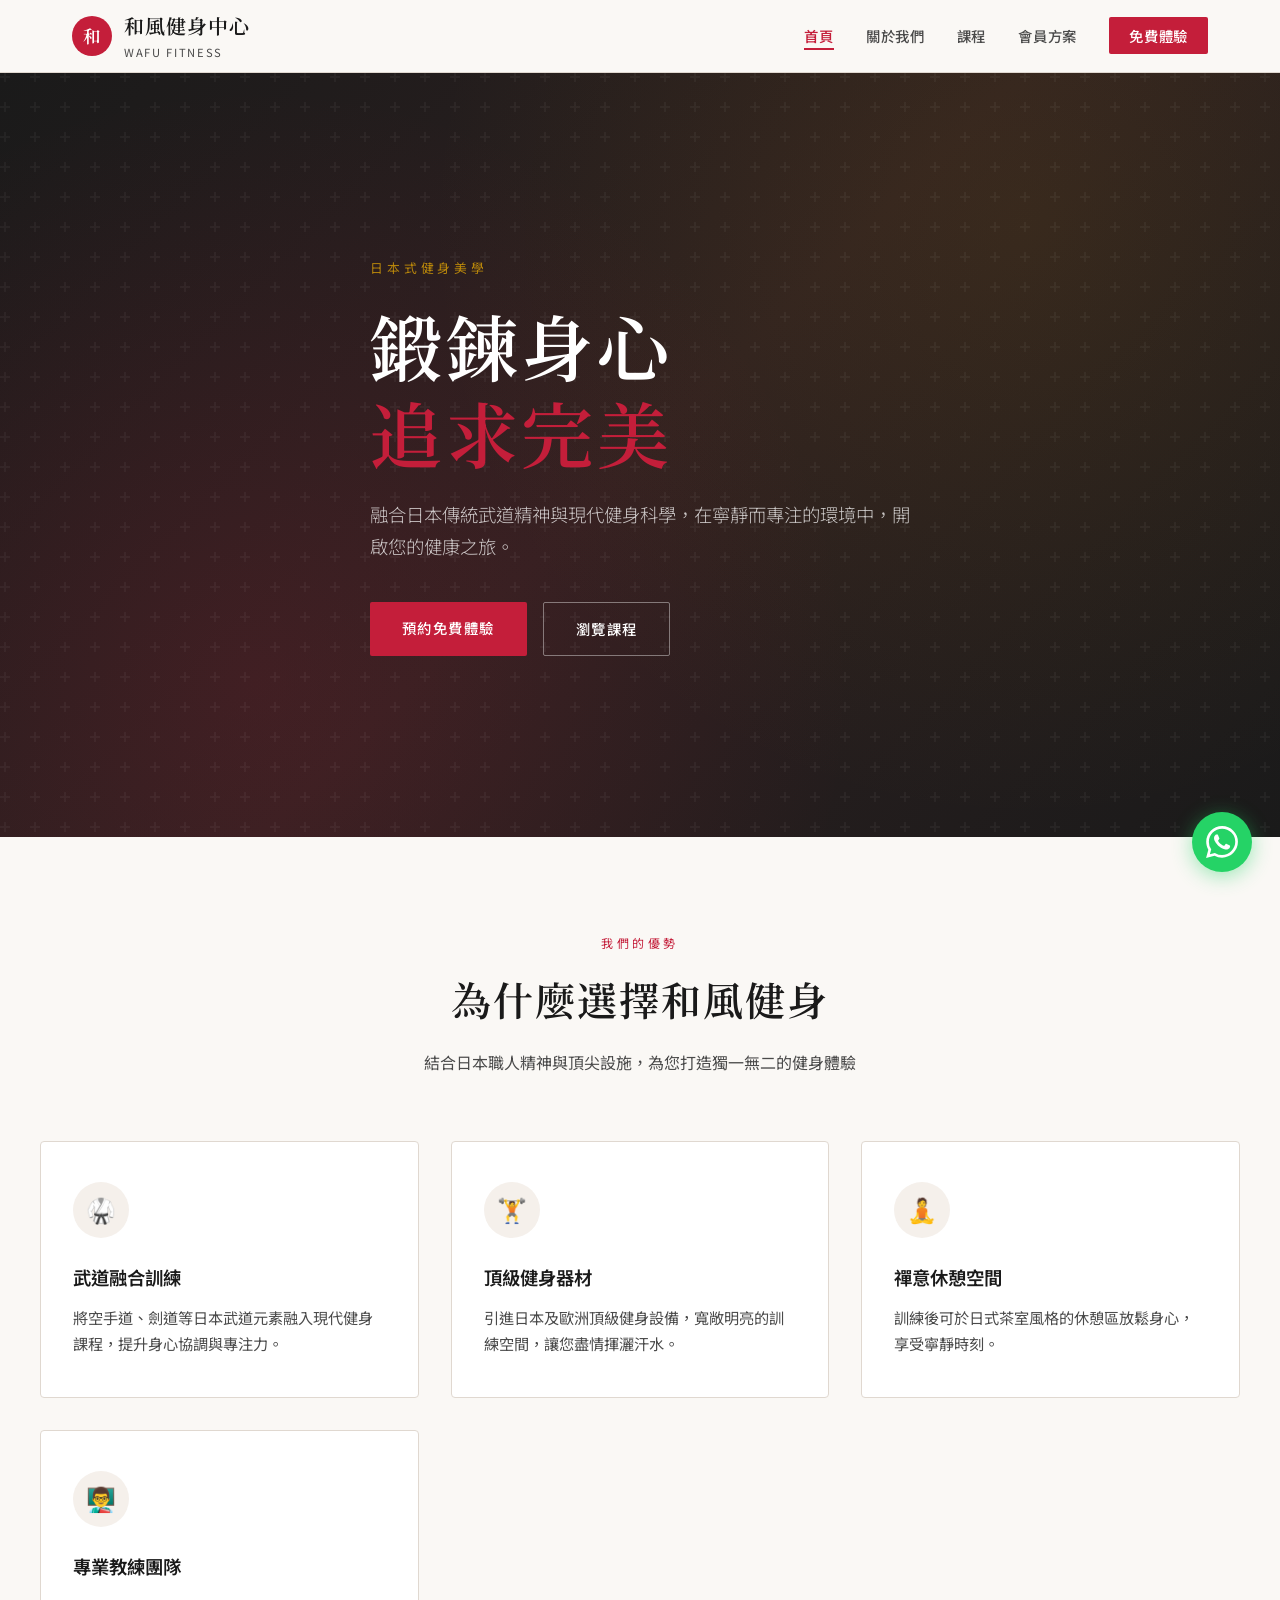
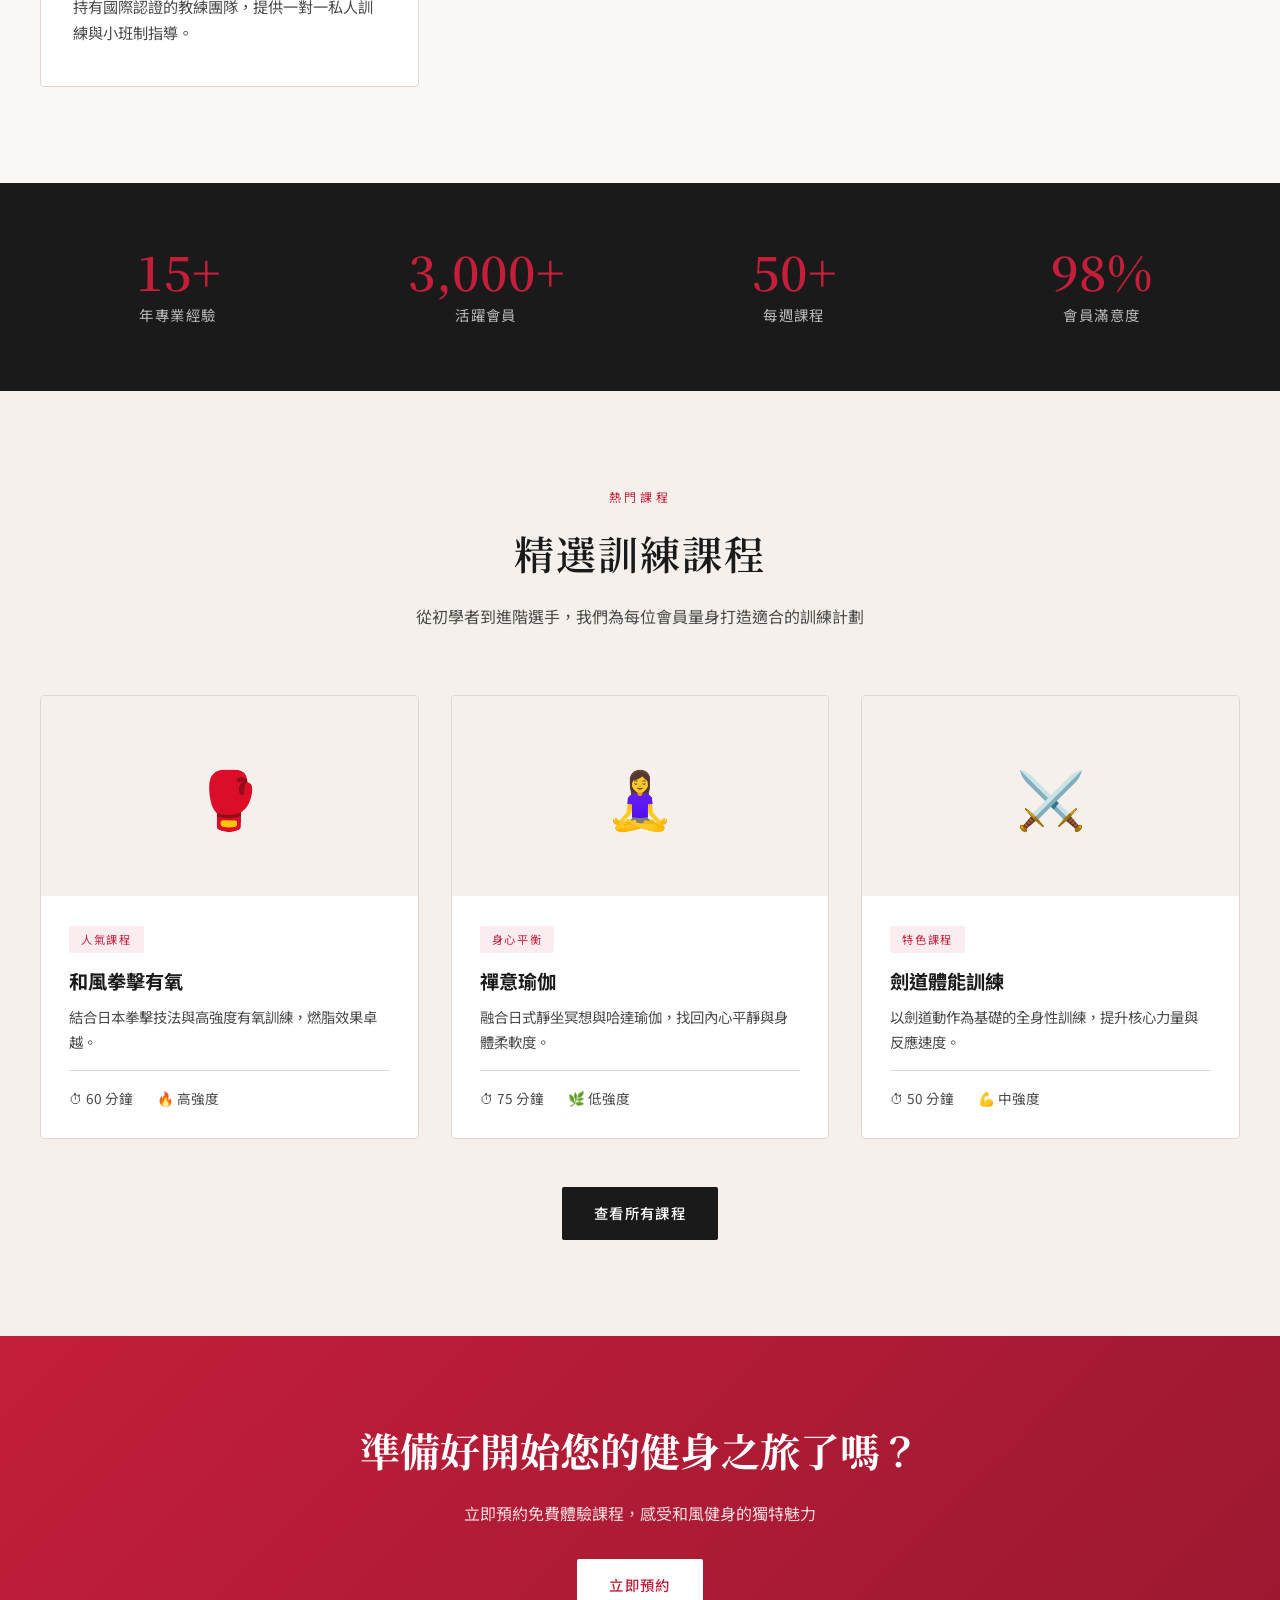
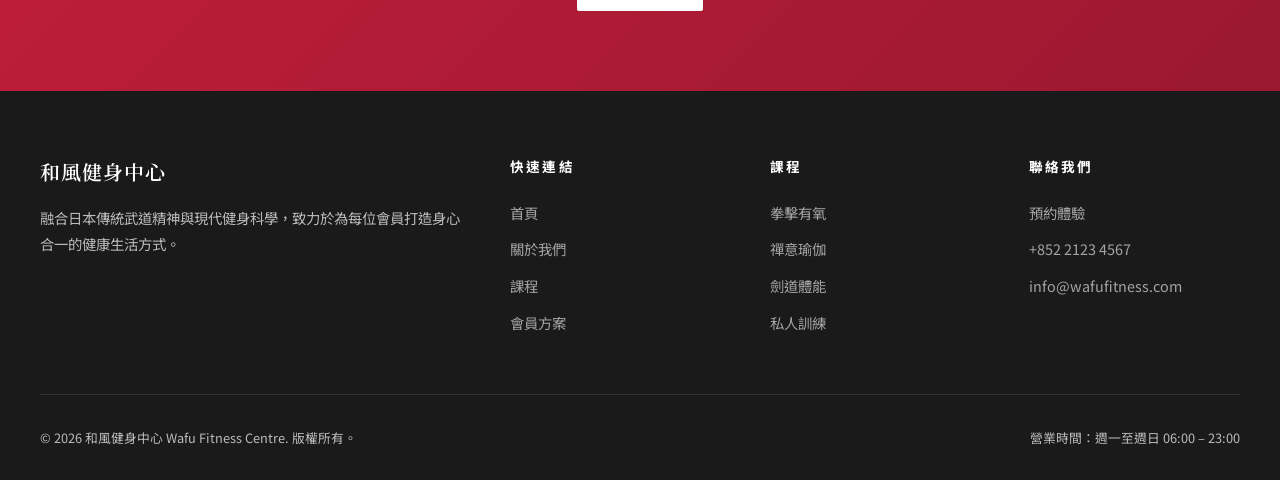
==== index.html @ 662dbab8 "Add files via upload" ====
<!DOCTYPE html>
<html lang="zh-Hant">
<head>
  <meta charset="UTF-8">
  <meta name="viewport" content="width=device-width, initial-scale=1.0">
  <title>和風健身中心 | 首頁</title>
  <link rel="stylesheet" href="styles.css">
</head>
<body>
  <header id="header">
    <nav>
      <a href="index.html" class="logo">
        <div class="logo-icon">和</div>
        <div>
          <span class="logo-text">和風健身中心</span>
          <span class="logo-sub">WAFU FITNESS</span>
        </div>
      </a>
      <ul class="nav-links" id="navLinks">
        <li><a href="index.html" class="active">首頁</a></li>
        <li><a href="about.html">關於我們</a></li>
        <li><a href="classes.html">課程</a></li>
        <li><a href="membership.html">會員方案</a></li>
        <li><a href="contact.html" class="nav-cta">免費體驗</a></li>
      </ul>
      <button class="menu-toggle" id="menuToggle" aria-label="開啟選單">
        <span></span>
        <span></span>
        <span></span>
      </button>
    </nav>
  </header>

  <main>
    <section class="hero">
      <div class="hero-pattern"></div>
      <div class="hero-content">
        <span class="hero-tag">日本式健身美學</span>
        <h1>鍛鍊身心<br><span>追求完美</span></h1>
        <p class="hero-desc">融合日本傳統武道精神與現代健身科學，在寧靜而專注的環境中，開啟您的健康之旅。</p>
        <div class="hero-buttons">
          <a href="contact.html" class="btn btn-primary">預約免費體驗</a>
          <a href="classes.html" class="btn btn-outline">瀏覽課程</a>
        </div>
      </div>
    </section>

    <section class="section">
      <div class="section-inner">
        <div class="section-header">
          <span class="section-tag">我們的優勢</span>
          <h2>為什麼選擇和風健身</h2>
          <p>結合日本職人精神與頂尖設施，為您打造獨一無二的健身體驗</p>
        </div>
        <div class="features-grid">
          <div class="feature-card">
            <div class="feature-icon">🥋</div>
            <h3>武道融合訓練</h3>
            <p>將空手道、劍道等日本武道元素融入現代健身課程，提升身心協調與專注力。</p>
          </div>
          <div class="feature-card">
            <div class="feature-icon">🏋️</div>
            <h3>頂級健身器材</h3>
            <p>引進日本及歐洲頂級健身設備，寬敞明亮的訓練空間，讓您盡情揮灑汗水。</p>
          </div>
          <div class="feature-card">
            <div class="feature-icon">🧘</div>
            <h3>禪意休憩空間</h3>
            <p>訓練後可於日式茶室風格的休憩區放鬆身心，享受寧靜時刻。</p>
          </div>
          <div class="feature-card">
            <div class="feature-icon">👨‍🏫</div>
            <h3>專業教練團隊</h3>
            <p>持有國際認證的教練團隊，提供一對一私人訓練與小班制指導。</p>
          </div>
        </div>
      </div>
    </section>

    <section class="stats">
      <div class="stats-grid">
        <div>
          <div class="stat-number">15+</div>
          <div class="stat-label">年專業經驗</div>
        </div>
        <div>
          <div class="stat-number">3,000+</div>
          <div class="stat-label">活躍會員</div>
        </div>
        <div>
          <div class="stat-number">50+</div>
          <div class="stat-label">每週課程</div>
        </div>
        <div>
          <div class="stat-number">98%</div>
          <div class="stat-label">會員滿意度</div>
        </div>
      </div>
    </section>

    <section class="section" style="background: var(--paper-warm);">
      <div class="section-inner">
        <div class="section-header">
          <span class="section-tag">熱門課程</span>
          <h2>精選訓練課程</h2>
          <p>從初學者到進階選手，我們為每位會員量身打造適合的訓練計劃</p>
        </div>
        <div class="classes-grid">
          <div class="class-card">
            <div class="class-image">🥊</div>
            <div class="class-body">
              <span class="class-tag">人氣課程</span>
              <h3>和風拳擊有氧</h3>
              <p>結合日本拳擊技法與高強度有氧訓練，燃脂效果卓越。</p>
              <div class="class-meta">
                <span>⏱ 60 分鐘</span>
                <span>🔥 高強度</span>
              </div>
            </div>
          </div>
          <div class="class-card">
            <div class="class-image">🧘‍♀️</div>
            <div class="class-body">
              <span class="class-tag">身心平衡</span>
              <h3>禪意瑜伽</h3>
              <p>融合日式靜坐冥想與哈達瑜伽，找回內心平靜與身體柔軟度。</p>
              <div class="class-meta">
                <span>⏱ 75 分鐘</span>
                <span>🌿 低強度</span>
              </div>
            </div>
          </div>
          <div class="class-card">
            <div class="class-image">⚔️</div>
            <div class="class-body">
              <span class="class-tag">特色課程</span>
              <h3>劍道體能訓練</h3>
              <p>以劍道動作為基礎的全身性訓練，提升核心力量與反應速度。</p>
              <div class="class-meta">
                <span>⏱ 50 分鐘</span>
                <span>💪 中強度</span>
              </div>
            </div>
          </div>
        </div>
        <div style="text-align: center; margin-top: 3rem;">
          <a href="classes.html" class="btn btn-dark">查看所有課程</a>
        </div>
      </div>
    </section>

    <section class="cta-section">
      <h2>準備好開始您的健身之旅了嗎？</h2>
      <p>立即預約免費體驗課程，感受和風健身的獨特魅力</p>
      <a href="contact.html" class="btn">立即預約</a>
    </section>
  </main>

  <footer>
    <div class="footer-inner">
      <div class="footer-grid">
        <div class="footer-brand">
          <span class="logo-text">和風健身中心</span>
          <p>融合日本傳統武道精神與現代健身科學，致力於為每位會員打造身心合一的健康生活方式。</p>
        </div>
        <div class="footer-col">
          <h4>快速連結</h4>
          <ul>
            <li><a href="index.html">首頁</a></li>
            <li><a href="about.html">關於我們</a></li>
            <li><a href="classes.html">課程</a></li>
            <li><a href="membership.html">會員方案</a></li>
          </ul>
        </div>
        <div class="footer-col">
          <h4>課程</h4>
          <ul>
            <li><a href="classes.html">拳擊有氧</a></li>
            <li><a href="classes.html">禪意瑜伽</a></li>
            <li><a href="classes.html">劍道體能</a></li>
            <li><a href="classes.html">私人訓練</a></li>
          </ul>
        </div>
        <div class="footer-col">
          <h4>聯絡我們</h4>
          <ul>
            <li><a href="contact.html">預約體驗</a></li>
            <li><a href="tel:+85221234567">+852 2123 4567</a></li>
            <li><a href="mailto:info@wafufitness.com">info@wafufitness.com</a></li>
          </ul>
        </div>
      </div>
      <div class="footer-bottom">
        <span>&copy; 2026 和風健身中心 Wafu Fitness Centre. 版權所有。</span>
        <span>營業時間：週一至週日 06:00 – 23:00</span>
      </div>
    </div>
  </footer>

  <a href="https://wa.me/85222223333" class="whatsapp-float" target="_blank" rel="noopener noreferrer" aria-label="透過 WhatsApp 聯絡我們">
    <span class="whatsapp-float-tooltip">WhatsApp 查詢</span>
    <svg viewBox="0 0 24 24" aria-hidden="true"><path d="M17.472 14.382c-.297-.149-1.758-.867-2.03-.967-.273-.099-.471-.148-.67.15-.197.297-.767.966-.94 1.164-.173.199-.347.223-.644.075-.297-.15-1.255-.463-2.39-1.475-.883-.788-1.48-1.761-1.653-2.059-.173-.297-.018-.458.13-.606.134-.133.298-.347.446-.52.149-.174.198-.298.298-.497.099-.198.05-.371-.025-.52-.075-.149-.669-1.612-.916-2.207-.242-.579-.487-.5-.669-.51-.173-.008-.371-.01-.57-.01-.198 0-.52.074-.792.372-.272.297-1.04 1.016-1.04 2.479 0 1.462 1.065 2.875 1.213 3.074.149.198 2.096 3.2 5.077 4.487.709.306 1.262.489 1.694.625.712.227 1.36.195 1.871.118.571-.085 1.758-.719 2.006-1.413.248-.694.248-1.289.173-1.413-.074-.124-.272-.198-.57-.347m-5.421 7.403h-.004a9.87 9.87 0 01-5.031-1.378l-.361-.214-3.741.982.998-3.648-.235-.374a9.86 9.86 0 01-1.51-5.26c.001-5.45 4.436-9.884 9.888-9.884 2.64 0 5.122 1.03 6.988 2.898a9.825 9.825 0 012.893 6.994c-.003 5.45-4.435 9.884-9.881 9.884m8.413-18.297A11.815 11.815 0 0012.05 0C5.495 0 .16 5.335.157 11.892c0 2.096.547 4.142 1.588 5.945L.057 24l6.305-1.654a11.882 11.882 0 005.683 1.448h.005c6.554 0 11.89-5.335 11.893-11.893a11.821 11.821 0 00-3.48-8.413z"/></svg>
  </a>

  <script>
    const header = document.getElementById('header');
    const menuToggle = document.getElementById('menuToggle');
    const navLinks = document.getElementById('navLinks');

    window.addEventListener('scroll', () => {
      header.classList.toggle('scrolled', window.scrollY > 50);
    });

    menuToggle.addEventListener('click', () => {
      navLinks.classList.toggle('open');
    });
  </script>
</body>
</html>
---- styles.css ----
/* 和風健身中心 - 共用樣式 */
@import url('https://fonts.googleapis.com/css2?family=Noto+Sans+TC:wght@300;400;500;700&family=Noto+Serif+JP:wght@400;600&display=swap');

:root {
  --primary: #c41e3a;
  --primary-dark: #9a1830;
  --ink: #1a1a1a;
  --ink-light: #4a4a4a;
  --paper: #faf8f5;
  --paper-warm: #f5f0eb;
  --gold: #b8860b;
  --border: #e0d8d0;
  --shadow: rgba(26, 26, 26, 0.08);
}

* {
  margin: 0;
  padding: 0;
  box-sizing: border-box;
}

html {
  scroll-behavior: smooth;
}

body {
  font-family: 'Noto Sans TC', sans-serif;
  background: var(--paper);
  color: var(--ink);
  line-height: 1.7;
  font-size: 16px;
}

/* 導航列 */
header {
  position: fixed;
  top: 0;
  left: 0;
  right: 0;
  z-index: 1000;
  background: rgba(250, 248, 245, 0.95);
  backdrop-filter: blur(12px);
  border-bottom: 1px solid var(--border);
  transition: box-shadow 0.3s;
}

header.scrolled {
  box-shadow: 0 2px 20px var(--shadow);
}

nav {
  max-width: 1200px;
  margin: 0 auto;
  padding: 0 2rem;
  display: flex;
  align-items: center;
  justify-content: space-between;
  height: 72px;
}

.logo {
  display: flex;
  align-items: center;
  gap: 0.75rem;
  text-decoration: none;
  color: var(--ink);
}

.logo-icon {
  width: 40px;
  height: 40px;
  background: var(--primary);
  border-radius: 50%;
  display: flex;
  align-items: center;
  justify-content: center;
  color: white;
  font-family: 'Noto Serif JP', serif;
  font-size: 1.1rem;
  font-weight: 600;
}

.logo-text {
  font-family: 'Noto Serif JP', serif;
  font-size: 1.25rem;
  font-weight: 600;
  letter-spacing: 0.05em;
}

.logo-sub {
  font-size: 0.7rem;
  color: var(--ink-light);
  letter-spacing: 0.15em;
  display: block;
}

.nav-links {
  display: flex;
  list-style: none;
  gap: 2rem;
}

.nav-links a {
  text-decoration: none;
  color: var(--ink-light);
  font-size: 0.9rem;
  font-weight: 500;
  letter-spacing: 0.05em;
  transition: color 0.2s;
  position: relative;
}

.nav-links a:hover,
.nav-links a.active {
  color: var(--primary);
}

.nav-links a.active::after {
  content: '';
  position: absolute;
  bottom: -4px;
  left: 0;
  right: 0;
  height: 2px;
  background: var(--primary);
}

.nav-cta {
  background: var(--primary);
  color: white !important;
  padding: 0.5rem 1.25rem;
  border-radius: 2px;
  transition: background 0.2s !important;
}

.nav-cta:hover {
  background: var(--primary-dark) !important;
}

.nav-cta::after {
  display: none !important;
}

/* 漢堡選單 */
.menu-toggle {
  display: none;
  flex-direction: column;
  gap: 5px;
  background: none;
  border: none;
  cursor: pointer;
  padding: 4px;
}

.menu-toggle span {
  display: block;
  width: 24px;
  height: 2px;
  background: var(--ink);
  transition: 0.3s;
}

/* 主要內容 */
main {
  margin-top: 72px;
}

/* 英雄區塊 */
.hero {
  position: relative;
  min-height: 85vh;
  display: flex;
  align-items: center;
  background: linear-gradient(135deg, #1a1a1a 0%, #2d2020 50%, #1a1a1a 100%);
  overflow: hidden;
}

.hero::before {
  content: '';
  position: absolute;
  inset: 0;
  background:
    radial-gradient(circle at 20% 80%, rgba(196, 30, 58, 0.15) 0%, transparent 50%),
    radial-gradient(circle at 80% 20%, rgba(184, 134, 11, 0.1) 0%, transparent 50%);
}

.hero-pattern {
  position: absolute;
  inset: 0;
  opacity: 0.04;
  background-image: url("data:image/svg+xml,%3Csvg width='60' height='60' viewBox='0 0 60 60' xmlns='http://www.w3.org/2000/svg'%3E%3Cg fill='none' fill-rule='evenodd'%3E%3Cg fill='%23ffffff' fill-opacity='1'%3E%3Cpath d='M36 34v-4h-2v4h-4v2h4v4h2v-4h4v-2h-4zm0-30V0h-2v4h-4v2h4v4h2V6h4V4h-4zM6 34v-4H4v4H0v2h4v4h2v-4h4v-2H6zM6 4V0H4v4H0v2h4v4h2V6h4V4H6z'/%3E%3C/g%3E%3C/g%3E%3C/svg%3E");
}

.hero-content {
  position: relative;
  max-width: 1200px;
  margin: 0 auto;
  padding: 4rem 2rem;
  color: white;
}

.hero-tag {
  display: inline-block;
  font-size: 0.8rem;
  letter-spacing: 0.3em;
  color: var(--gold);
  margin-bottom: 1.5rem;
  text-transform: uppercase;
}

.hero h1 {
  font-family: 'Noto Serif JP', serif;
  font-size: clamp(2.5rem, 6vw, 4.5rem);
  font-weight: 600;
  line-height: 1.2;
  margin-bottom: 1.5rem;
  letter-spacing: 0.05em;
}

.hero h1 span {
  color: var(--primary);
}

.hero-desc {
  font-size: 1.15rem;
  color: rgba(255, 255, 255, 0.75);
  max-width: 540px;
  margin-bottom: 2.5rem;
  font-weight: 300;
}

.hero-buttons {
  display: flex;
  gap: 1rem;
  flex-wrap: wrap;
}

/* 按鈕 */
.btn {
  display: inline-block;
  padding: 0.875rem 2rem;
  font-size: 0.9rem;
  font-weight: 500;
  letter-spacing: 0.1em;
  text-decoration: none;
  border-radius: 2px;
  transition: all 0.25s;
  cursor: pointer;
  border: none;
  font-family: inherit;
}

.btn-primary {
  background: var(--primary);
  color: white;
}

.btn-primary:hover {
  background: var(--primary-dark);
  transform: translateY(-2px);
  box-shadow: 0 8px 25px rgba(196, 30, 58, 0.35);
}

.btn-outline {
  background: transparent;
  color: white;
  border: 1px solid rgba(255, 255, 255, 0.4);
}

.btn-outline:hover {
  border-color: white;
  background: rgba(255, 255, 255, 0.08);
}

.btn-dark {
  background: var(--ink);
  color: white;
}

.btn-dark:hover {
  background: #333;
  transform: translateY(-2px);
}

/* 區塊 */
.section {
  padding: 6rem 2rem;
}

.section-inner {
  max-width: 1200px;
  margin: 0 auto;
}

.section-header {
  text-align: center;
  margin-bottom: 4rem;
}

.section-tag {
  font-size: 0.75rem;
  letter-spacing: 0.3em;
  color: var(--primary);
  margin-bottom: 0.75rem;
  display: block;
}

.section-header h2 {
  font-family: 'Noto Serif JP', serif;
  font-size: clamp(1.75rem, 4vw, 2.5rem);
  font-weight: 600;
  margin-bottom: 1rem;
  letter-spacing: 0.05em;
}

.section-header p {
  color: var(--ink-light);
  max-width: 600px;
  margin: 0 auto;
}

/* 特色卡片 */
.features-grid {
  display: grid;
  grid-template-columns: repeat(auto-fit, minmax(280px, 1fr));
  gap: 2rem;
}

.feature-card {
  background: white;
  padding: 2.5rem 2rem;
  border: 1px solid var(--border);
  border-radius: 4px;
  transition: transform 0.3s, box-shadow 0.3s;
}

.feature-card:hover {
  transform: translateY(-4px);
  box-shadow: 0 12px 40px var(--shadow);
}

.feature-icon {
  width: 56px;
  height: 56px;
  background: var(--paper-warm);
  border-radius: 50%;
  display: flex;
  align-items: center;
  justify-content: center;
  font-size: 1.5rem;
  margin-bottom: 1.5rem;
}

.feature-card h3 {
  font-size: 1.15rem;
  font-weight: 600;
  margin-bottom: 0.75rem;
}

.feature-card p {
  color: var(--ink-light);
  font-size: 0.95rem;
}

/* 統計數據 */
.stats {
  background: var(--ink);
  color: white;
  padding: 4rem 2rem;
}

.stats-grid {
  max-width: 1200px;
  margin: 0 auto;
  display: grid;
  grid-template-columns: repeat(auto-fit, minmax(200px, 1fr));
  gap: 2rem;
  text-align: center;
}

.stat-number {
  font-family: 'Noto Serif JP', serif;
  font-size: 3rem;
  font-weight: 600;
  color: var(--primary);
  line-height: 1;
  margin-bottom: 0.5rem;
}

.stat-label {
  font-size: 0.9rem;
  color: rgba(255, 255, 255, 0.7);
  letter-spacing: 0.1em;
}

/* 頁面標題 */
.page-hero {
  background: linear-gradient(135deg, #1a1a1a 0%, #2d2020 100%);
  color: white;
  padding: 5rem 2rem 4rem;
  text-align: center;
}

.page-hero h1 {
  font-family: 'Noto Serif JP', serif;
  font-size: clamp(2rem, 5vw, 3rem);
  font-weight: 600;
  margin-bottom: 1rem;
  letter-spacing: 0.05em;
}

.page-hero p {
  color: rgba(255, 255, 255, 0.7);
  max-width: 600px;
  margin: 0 auto;
}

.breadcrumb {
  font-size: 0.8rem;
  color: rgba(255, 255, 255, 0.5);
  margin-bottom: 1.5rem;
  letter-spacing: 0.1em;
}

.breadcrumb a {
  color: rgba(255, 255, 255, 0.7);
  text-decoration: none;
}

.breadcrumb a:hover {
  color: white;
}

/* 關於頁面 */
.about-grid {
  display: grid;
  grid-template-columns: 1fr 1fr;
  gap: 4rem;
  align-items: center;
}

.about-image {
  aspect-ratio: 4/3;
  background: linear-gradient(135deg, var(--paper-warm) 0%, var(--border) 100%);
  border-radius: 4px;
  display: flex;
  align-items: center;
  justify-content: center;
  font-size: 4rem;
  position: relative;
  overflow: hidden;
}

.about-image::after {
  content: '';
  position: absolute;
  bottom: 0;
  left: 0;
  right: 0;
  height: 4px;
  background: var(--primary);
}

.about-text h3 {
  font-family: 'Noto Serif JP', serif;
  font-size: 1.75rem;
  margin-bottom: 1.5rem;
}

.about-text p {
  color: var(--ink-light);
  margin-bottom: 1.25rem;
}

.values-grid {
  display: grid;
  grid-template-columns: repeat(auto-fit, minmax(250px, 1fr));
  gap: 2rem;
  margin-top: 3rem;
}

.value-item {
  padding: 2rem;
  border-left: 3px solid var(--primary);
  background: white;
}

.value-item h4 {
  font-size: 1.1rem;
  margin-bottom: 0.75rem;
}

.value-item p {
  color: var(--ink-light);
  font-size: 0.95rem;
}

/* 課程卡片 */
.classes-grid {
  display: grid;
  grid-template-columns: repeat(auto-fit, minmax(320px, 1fr));
  gap: 2rem;
}

.class-card {
  background: white;
  border: 1px solid var(--border);
  border-radius: 4px;
  overflow: hidden;
  transition: transform 0.3s, box-shadow 0.3s;
}

.class-card:hover {
  transform: translateY(-4px);
  box-shadow: 0 12px 40px var(--shadow);
}

.class-image {
  height: 200px;
  display: flex;
  align-items: center;
  justify-content: center;
  font-size: 3.5rem;
  background: var(--paper-warm);
}

.class-body {
  padding: 1.75rem;
}

.class-tag {
  display: inline-block;
  font-size: 0.7rem;
  letter-spacing: 0.15em;
  color: var(--primary);
  background: rgba(196, 30, 58, 0.08);
  padding: 0.25rem 0.75rem;
  border-radius: 2px;
  margin-bottom: 0.75rem;
}

.class-body h3 {
  font-size: 1.2rem;
  margin-bottom: 0.5rem;
}

.class-body p {
  color: var(--ink-light);
  font-size: 0.9rem;
  margin-bottom: 1rem;
}

.class-meta {
  display: flex;
  gap: 1.5rem;
  font-size: 0.85rem;
  color: var(--ink-light);
  padding-top: 1rem;
  border-top: 1px solid var(--border);
}

/* 會員方案 */
.pricing-grid {
  display: grid;
  grid-template-columns: repeat(auto-fit, minmax(300px, 1fr));
  gap: 2rem;
  align-items: start;
}

.pricing-card {
  background: white;
  border: 1px solid var(--border);
  border-radius: 4px;
  padding: 2.5rem 2rem;
  text-align: center;
  transition: transform 0.3s, box-shadow 0.3s;
}

.pricing-card.featured {
  border-color: var(--primary);
  position: relative;
  transform: scale(1.03);
}

.pricing-card.featured::before {
  content: '最受歡迎';
  position: absolute;
  top: -12px;
  left: 50%;
  transform: translateX(-50%);
  background: var(--primary);
  color: white;
  font-size: 0.7rem;
  letter-spacing: 0.15em;
  padding: 0.35rem 1rem;
  border-radius: 2px;
}

.pricing-card:hover {
  box-shadow: 0 12px 40px var(--shadow);
}

.pricing-name {
  font-size: 1.1rem;
  font-weight: 600;
  margin-bottom: 0.5rem;
}

.pricing-price {
  font-family: 'Noto Serif JP', serif;
  font-size: 2.5rem;
  font-weight: 600;
  color: var(--primary);
  margin: 1rem 0;
}

.pricing-price span {
  font-size: 1rem;
  color: var(--ink-light);
  font-family: 'Noto Sans TC', sans-serif;
}

.pricing-desc {
  color: var(--ink-light);
  font-size: 0.9rem;
  margin-bottom: 2rem;
  padding-bottom: 2rem;
  border-bottom: 1px solid var(--border);
}

.pricing-features {
  list-style: none;
  text-align: left;
  margin-bottom: 2rem;
}

.pricing-features li {
  padding: 0.5rem 0;
  font-size: 0.9rem;
  color: var(--ink-light);
  display: flex;
  align-items: center;
  gap: 0.75rem;
}

.pricing-features li::before {
  content: '✓';
  color: var(--primary);
  font-weight: 700;
}

/* 聯絡表單 */
.contact-grid {
  display: grid;
  grid-template-columns: 1fr 1.2fr;
  gap: 4rem;
}

.contact-info h3 {
  font-family: 'Noto Serif JP', serif;
  font-size: 1.5rem;
  margin-bottom: 2rem;
}

.contact-item {
  display: flex;
  gap: 1rem;
  margin-bottom: 1.75rem;
}

.contact-icon {
  width: 48px;
  height: 48px;
  background: var(--paper-warm);
  border-radius: 50%;
  display: flex;
  align-items: center;
  justify-content: center;
  font-size: 1.25rem;
  flex-shrink: 0;
}

.contact-item h4 {
  font-size: 0.85rem;
  color: var(--ink-light);
  margin-bottom: 0.25rem;
  letter-spacing: 0.05em;
}

.contact-item p {
  font-size: 1rem;
}

.contact-form {
  background: white;
  padding: 2.5rem;
  border: 1px solid var(--border);
  border-radius: 4px;
}

.form-group {
  margin-bottom: 1.5rem;
}

.form-group label {
  display: block;
  font-size: 0.85rem;
  font-weight: 500;
  margin-bottom: 0.5rem;
  letter-spacing: 0.05em;
}

.form-group input,
.form-group select,
.form-group textarea {
  width: 100%;
  padding: 0.875rem 1rem;
  border: 1px solid var(--border);
  border-radius: 2px;
  font-family: inherit;
  font-size: 0.95rem;
  background: var(--paper);
  transition: border-color 0.2s;
}

.form-group input:focus,
.form-group select:focus,
.form-group textarea:focus {
  outline: none;
  border-color: var(--primary);
}

.form-group textarea {
  resize: vertical;
  min-height: 120px;
}

.form-row {
  display: grid;
  grid-template-columns: 1fr 1fr;
  gap: 1rem;
}

/* 地圖佔位 */
.map-placeholder {
  height: 300px;
  background: var(--paper-warm);
  border: 1px solid var(--border);
  border-radius: 4px;
  display: flex;
  align-items: center;
  justify-content: center;
  color: var(--ink-light);
  margin-top: 3rem;
}

/* 頁尾 */
footer {
  background: var(--ink);
  color: rgba(255, 255, 255, 0.7);
  padding: 4rem 2rem 2rem;
}

.footer-inner {
  max-width: 1200px;
  margin: 0 auto;
}

.footer-grid {
  display: grid;
  grid-template-columns: 2fr 1fr 1fr 1fr;
  gap: 3rem;
  margin-bottom: 3rem;
}

.footer-brand .logo-text {
  color: white;
  margin-bottom: 1rem;
  display: block;
}

.footer-brand p {
  font-size: 0.9rem;
  line-height: 1.8;
}

.footer-col h4 {
  color: white;
  font-size: 0.85rem;
  letter-spacing: 0.15em;
  margin-bottom: 1.25rem;
}

.footer-col ul {
  list-style: none;
}

.footer-col li {
  margin-bottom: 0.6rem;
}

.footer-col a {
  color: rgba(255, 255, 255, 0.6);
  text-decoration: none;
  font-size: 0.9rem;
  transition: color 0.2s;
}

.footer-col a:hover {
  color: white;
}

.footer-bottom {
  border-top: 1px solid rgba(255, 255, 255, 0.1);
  padding-top: 2rem;
  display: flex;
  justify-content: space-between;
  align-items: center;
  font-size: 0.8rem;
}

/* CTA 區塊 */
.cta-section {
  background: linear-gradient(135deg, var(--primary) 0%, var(--primary-dark) 100%);
  color: white;
  text-align: center;
  padding: 5rem 2rem;
}

.cta-section h2 {
  font-family: 'Noto Serif JP', serif;
  font-size: clamp(1.75rem, 4vw, 2.5rem);
  margin-bottom: 1rem;
}

.cta-section p {
  opacity: 0.85;
  margin-bottom: 2rem;
  max-width: 500px;
  margin-left: auto;
  margin-right: auto;
}

.cta-section .btn {
  background: white;
  color: var(--primary);
}

.cta-section .btn:hover {
  background: var(--paper);
  transform: translateY(-2px);
}

/* 時間表 */
.schedule-table {
  width: 100%;
  border-collapse: collapse;
  background: white;
  border: 1px solid var(--border);
  border-radius: 4px;
  overflow: hidden;
}

.schedule-table th,
.schedule-table td {
  padding: 1rem 1.25rem;
  text-align: left;
  border-bottom: 1px solid var(--border);
}

.schedule-table th {
  background: var(--paper-warm);
  font-size: 0.85rem;
  letter-spacing: 0.1em;
  font-weight: 600;
}

.schedule-table td {
  font-size: 0.9rem;
  color: var(--ink-light);
}

.schedule-table tr:last-child td {
  border-bottom: none;
}

.schedule-table tr:hover td {
  background: var(--paper);
}

/* 團隊 */
.team-grid {
  display: grid;
  grid-template-columns: repeat(auto-fit, minmax(250px, 1fr));
  gap: 2rem;
}

.team-card {
  text-align: center;
  background: white;
  padding: 2rem;
  border: 1px solid var(--border);
  border-radius: 4px;
}

.team-avatar {
  width: 100px;
  height: 100px;
  background: var(--paper-warm);
  border-radius: 50%;
  margin: 0 auto 1.25rem;
  display: flex;
  align-items: center;
  justify-content: center;
  font-size: 2.5rem;
}

.team-card h4 {
  font-size: 1.1rem;
  margin-bottom: 0.25rem;
}

.team-role {
  color: var(--primary);
  font-size: 0.85rem;
  margin-bottom: 0.75rem;
}

.team-card p {
  color: var(--ink-light);
  font-size: 0.9rem;
}

/* 響應式 */
@media (max-width: 900px) {
  .nav-links {
    display: none;
    position: absolute;
    top: 72px;
    left: 0;
    right: 0;
    background: var(--paper);
    flex-direction: column;
    padding: 1.5rem 2rem;
    gap: 0;
    border-bottom: 1px solid var(--border);
    box-shadow: 0 8px 20px var(--shadow);
  }

  .nav-links.open {
    display: flex;
  }

  .nav-links li {
    padding: 0.75rem 0;
    border-bottom: 1px solid var(--border);
  }

  .nav-links li:last-child {
    border-bottom: none;
    padding-top: 1rem;
  }

  .menu-toggle {
    display: flex;
  }

  .about-grid,
  .contact-grid {
    grid-template-columns: 1fr;
  }

  .footer-grid {
    grid-template-columns: 1fr 1fr;
  }

  .pricing-card.featured {
    transform: none;
  }
}

/* WhatsApp 浮動按鈕 */
.whatsapp-float {
  position: fixed;
  bottom: 1.75rem;
  right: 1.75rem;
  z-index: 1100;
  width: 60px;
  height: 60px;
  background: #25d366;
  color: white;
  border-radius: 50%;
  display: flex;
  align-items: center;
  justify-content: center;
  box-shadow: 0 4px 20px rgba(37, 211, 102, 0.45);
  text-decoration: none;
  transition: transform 0.25s, box-shadow 0.25s, background 0.25s;
}

.whatsapp-float:hover {
  background: #1ebe57;
  transform: scale(1.08);
  box-shadow: 0 6px 28px rgba(37, 211, 102, 0.55);
}

.whatsapp-float svg {
  width: 32px;
  height: 32px;
  fill: currentColor;
}

.whatsapp-float-tooltip {
  position: absolute;
  right: calc(100% + 12px);
  top: 50%;
  transform: translateY(-50%);
  background: var(--ink);
  color: white;
  font-size: 0.8rem;
  white-space: nowrap;
  padding: 0.5rem 0.85rem;
  border-radius: 4px;
  opacity: 0;
  pointer-events: none;
  transition: opacity 0.2s;
}

.whatsapp-float:hover .whatsapp-float-tooltip {
  opacity: 1;
}

@media (max-width: 600px) {
  .whatsapp-float {
    bottom: 1.25rem;
    right: 1.25rem;
    width: 56px;
    height: 56px;
  }

  .whatsapp-float-tooltip {
    display: none;
  }

  .form-row {
    grid-template-columns: 1fr;
  }

  .footer-grid {
    grid-template-columns: 1fr;
  }

  .footer-bottom {
    flex-direction: column;
    gap: 1rem;
    text-align: center;
  }

  .stats-grid {
    grid-template-columns: 1fr 1fr;
  }
}
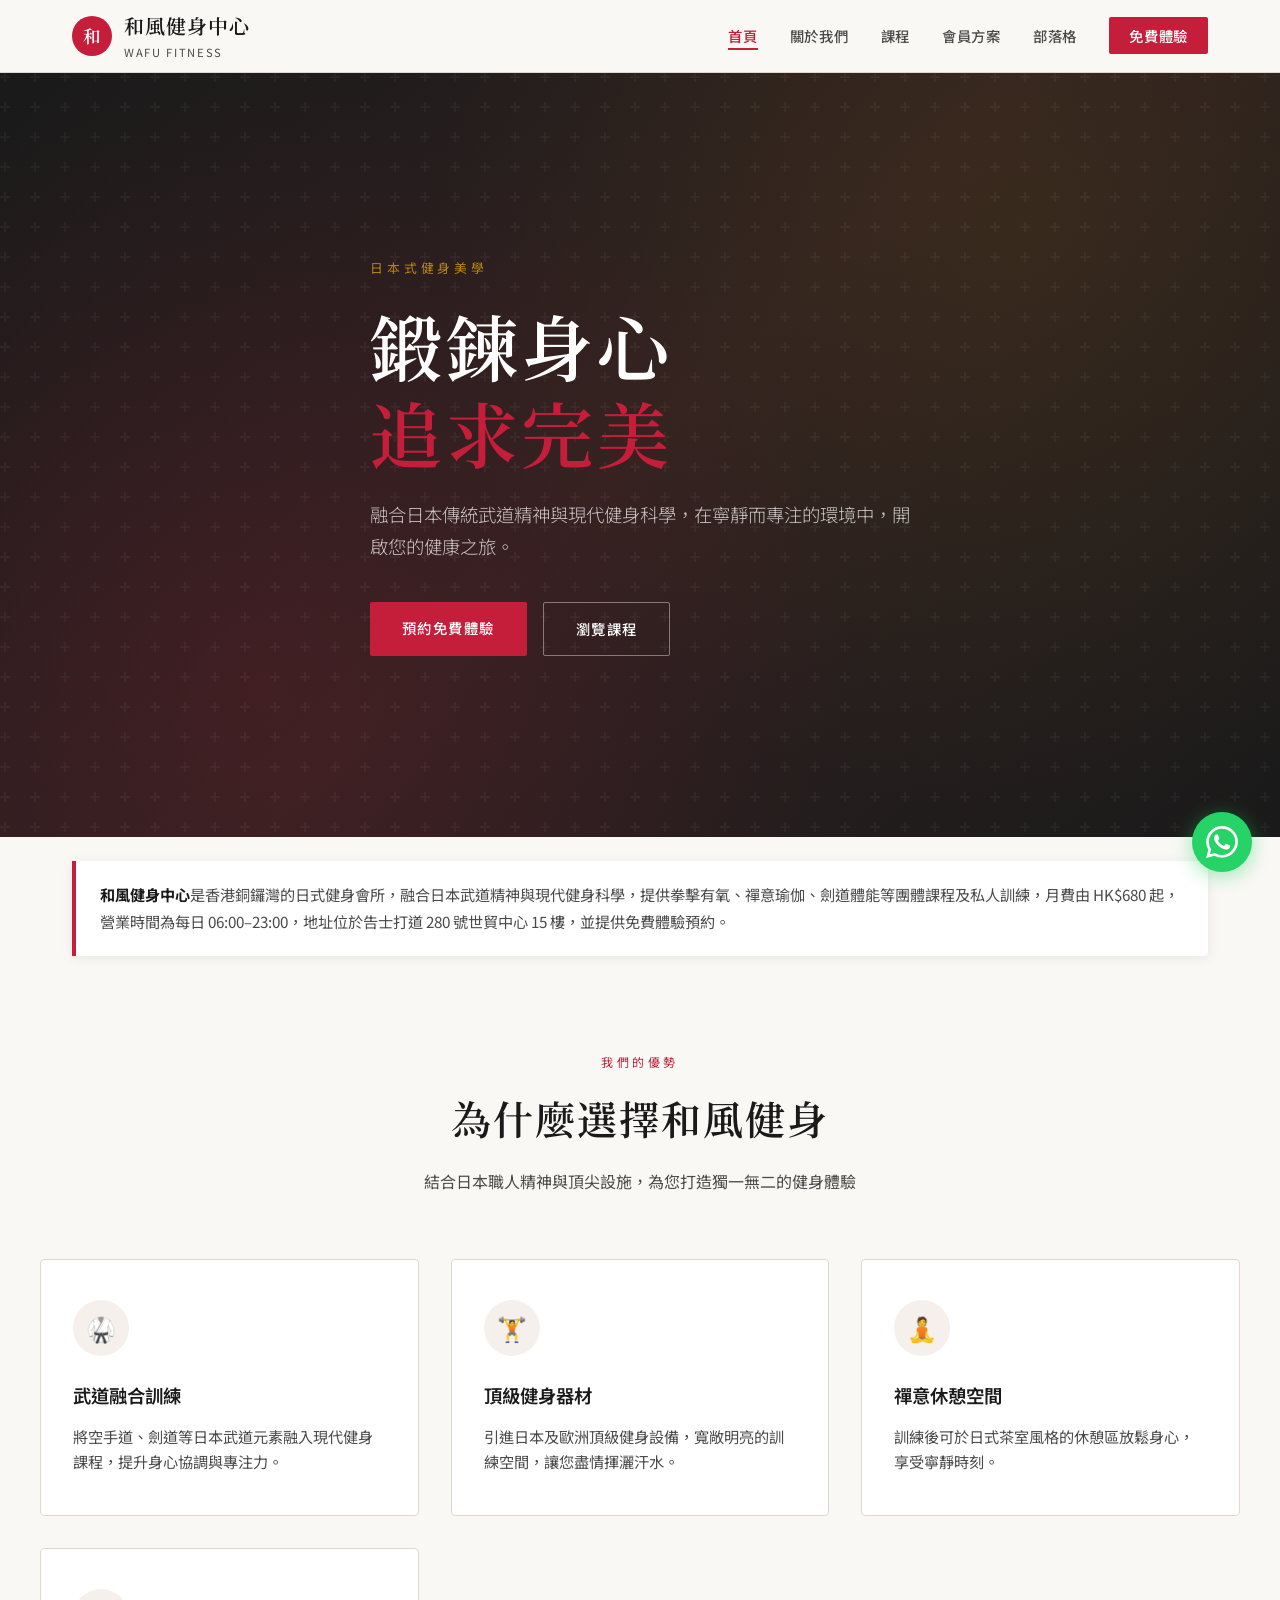
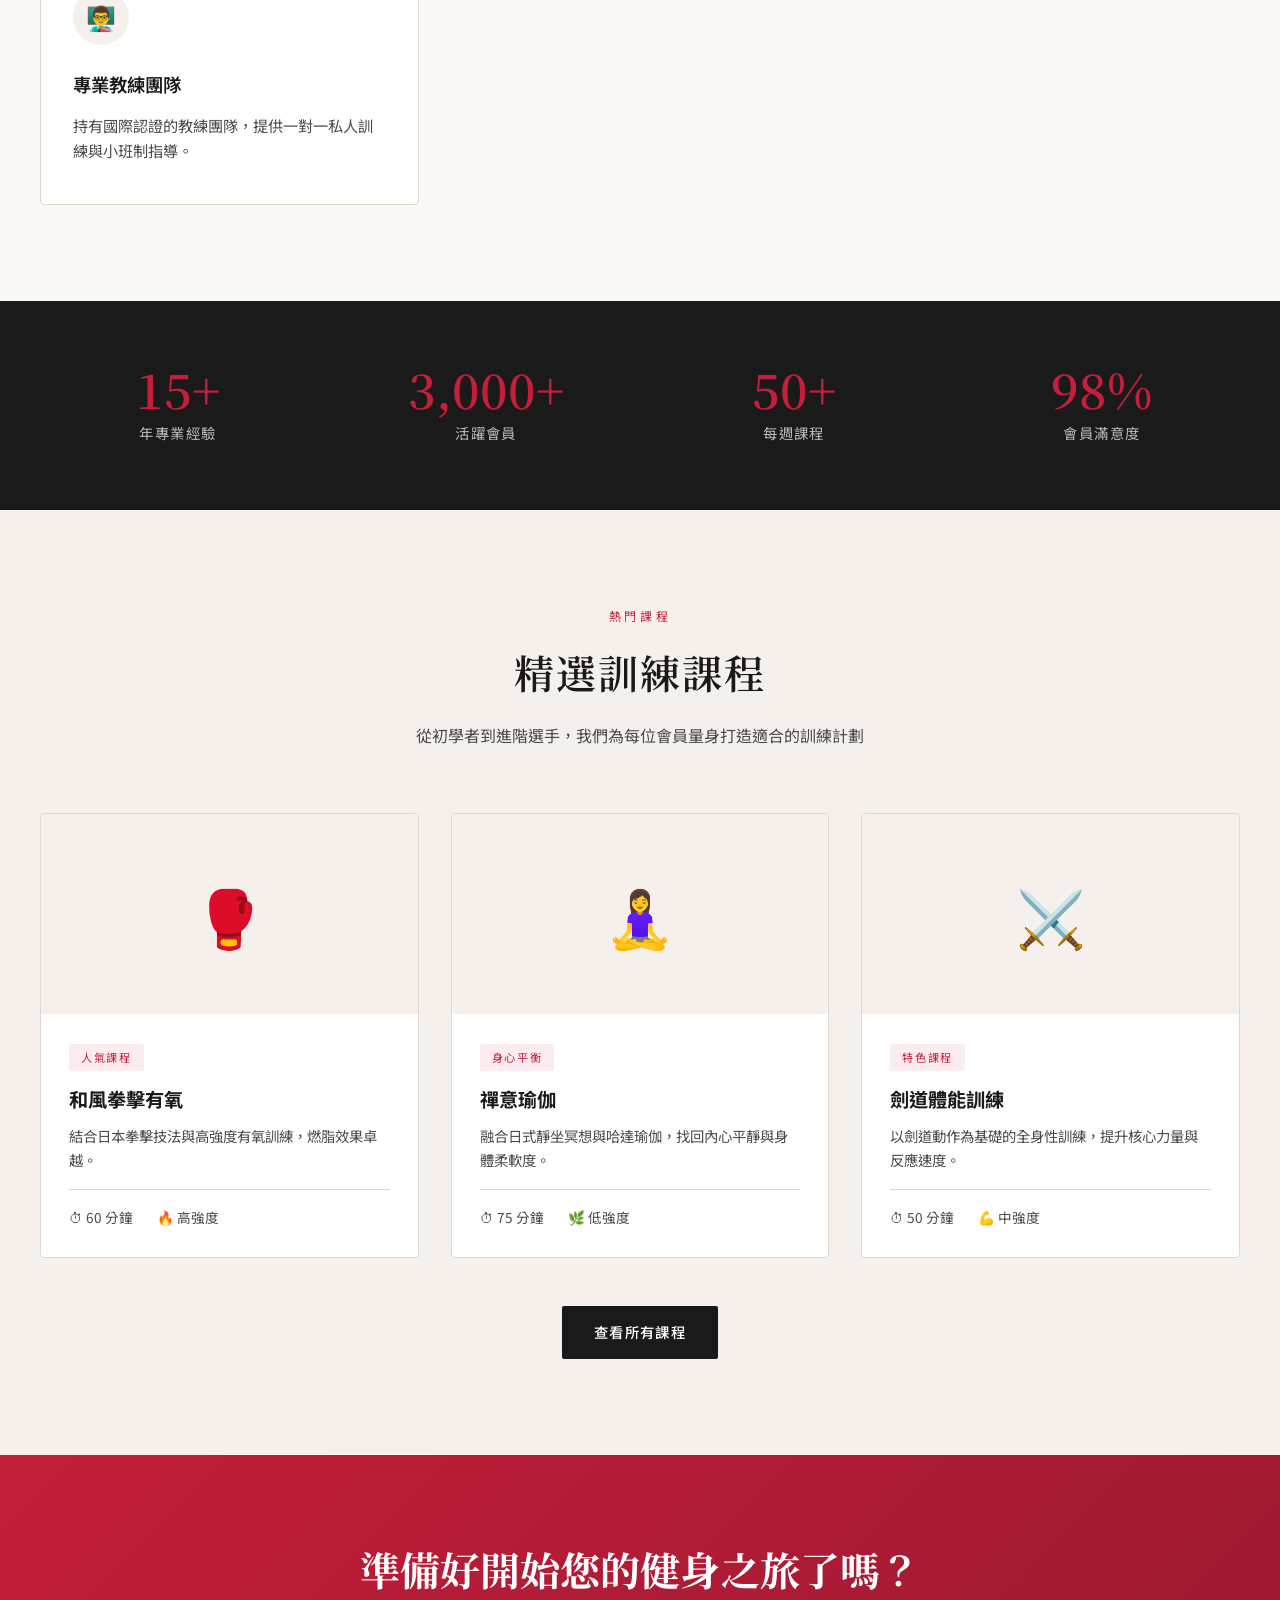
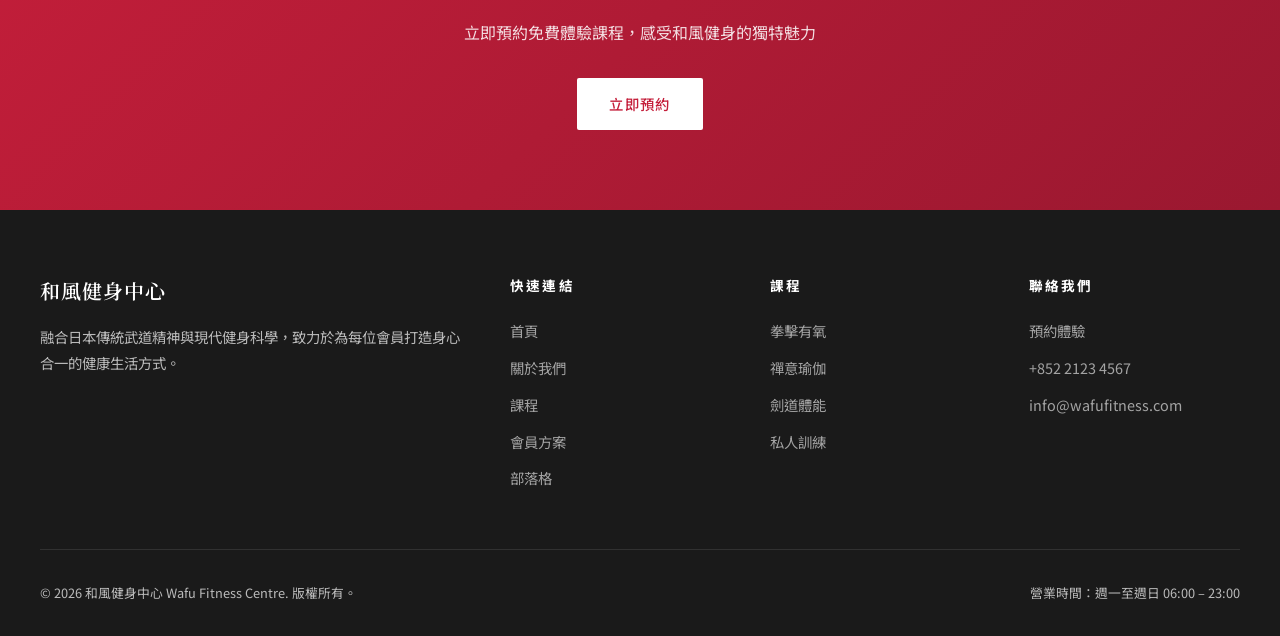
==== commit 3a08a969: "Add files via upload" ====
--- a/index.html
+++ b/index.html
@@ -3,8 +3,68 @@
 <head>
   <meta charset="UTF-8">
   <meta name="viewport" content="width=device-width, initial-scale=1.0">
-  <title>和風健身中心 | 首頁</title>
+  <title>和風健身中心 | 香港銅鑼灣日式健身會所 — 免費體驗</title>
+  <meta name="description" content="和風健身中心是香港銅鑼灣的日式健身會所，提供拳擊有氧、禪意瑜伽、劍道體能等課程，月費 HK$680 起，每日 06:00–23:00 營業，歡迎預約免費體驗。">
+  <meta name="keywords" content="香港健身中心,銅鑼灣健身,日式健身,瑜伽課程,拳擊有氧,劍道體能,免費體驗">
+  <meta name="robots" content="index, follow">
+  <link rel="canonical" href="https://www.wafufitness.com/">
+  <link rel="alternate" type="text/markdown" href="https://www.wafufitness.com/index.html.md" title="Markdown 版本">
+  <link rel="ai-catalog" href="https://www.wafufitness.com/.well-known/ai-catalog.json">
+  <meta property="og:type" content="website">
+  <meta property="og:locale" content="zh_Hant">
+  <meta property="og:site_name" content="和風健身中心">
+  <meta property="og:title" content="和風健身中心 | 香港銅鑼灣日式健身會所">
+  <meta property="og:description" content="融合日本武道精神與現代健身科學，提供拳擊有氧、禪意瑜伽、劍道體能等課程，月費 HK$680 起。">
+  <meta property="og:url" content="https://www.wafufitness.com/">
+  <meta name="twitter:card" content="summary_large_image">
+  <meta name="twitter:title" content="和風健身中心 | 香港銅鑼灣日式健身會所">
+  <meta name="twitter:description" content="融合武道精神與現代健身，月費 HK$680 起，免費體驗預約。">
   <link rel="stylesheet" href="styles.css">
+  <script type="application/ld+json">
+  {
+    "@context": "https://schema.org",
+    "@graph": [
+      {
+        "@type": "WebSite",
+        "@id": "https://www.wafufitness.com/#website",
+        "name": "和風健身中心",
+        "url": "https://www.wafufitness.com/",
+        "inLanguage": "zh-Hant",
+        "publisher": { "@id": "https://www.wafufitness.com/#organization" }
+      },
+      {
+        "@type": "ExerciseGym",
+        "@id": "https://www.wafufitness.com/#organization",
+        "name": "和風健身中心",
+        "alternateName": "Wafu Fitness Centre",
+        "url": "https://www.wafufitness.com/",
+        "description": "香港銅鑼灣日式健身會所，融合日本武道精神與現代健身科學。",
+        "telephone": "+852-2123-4567",
+        "email": "info@wafufitness.com",
+        "priceRange": "HK$680–HK$2580",
+        "openingHoursSpecification": {
+          "@type": "OpeningHoursSpecification",
+          "dayOfWeek": ["Monday","Tuesday","Wednesday","Thursday","Friday","Saturday","Sunday"],
+          "opens": "06:00",
+          "closes": "23:00"
+        },
+        "address": {
+          "@type": "PostalAddress",
+          "streetAddress": "告士打道 280 號世貿中心 15 樓",
+          "addressLocality": "銅鑼灣",
+          "addressRegion": "香港",
+          "addressCountry": "HK"
+        },
+        "geo": {
+          "@type": "GeoCoordinates",
+          "latitude": 22.2819,
+          "longitude": 114.1828
+        },
+        "sameAs": ["https://wa.me/85222223333"]
+      }
+    ]
+  }
+  </script>
 </head>
 <body>
   <header id="header">
@@ -21,6 +81,7 @@
         <li><a href="about.html">關於我們</a></li>
         <li><a href="classes.html">課程</a></li>
         <li><a href="membership.html">會員方案</a></li>
+        <li><a href="blog/index.html">部落格</a></li>
         <li><a href="contact.html" class="nav-cta">免費體驗</a></li>
       </ul>
       <button class="menu-toggle" id="menuToggle" aria-label="開啟選單">
@@ -44,6 +105,10 @@
         </div>
       </div>
     </section>
+
+    <div class="seo-answer" role="note" aria-label="簡介">
+      <p><strong>和風健身中心</strong>是香港銅鑼灣的日式健身會所，融合日本武道精神與現代健身科學，提供拳擊有氧、禪意瑜伽、劍道體能等團體課程及私人訓練，月費由 HK$680 起，營業時間為每日 06:00–23:00，地址位於告士打道 280 號世貿中心 15 樓，並提供免費體驗預約。</p>
+    </div>
 
     <section class="section">
       <div class="section-inner">
@@ -170,6 +235,7 @@
             <li><a href="about.html">關於我們</a></li>
             <li><a href="classes.html">課程</a></li>
             <li><a href="membership.html">會員方案</a></li>
+            <li><a href="blog/index.html">部落格</a></li>
           </ul>
         </div>
         <div class="footer-col">
--- a/styles.css
+++ b/styles.css
@@ -929,6 +929,144 @@
 .team-card p {
   color: var(--ink-light);
   font-size: 0.9rem;
+}
+
+/* SEO 直接答案區塊 */
+.seo-answer {
+  max-width: 1200px;
+  margin: 0 auto;
+  padding: 1.5rem 2rem 0;
+}
+
+.seo-answer p {
+  background: white;
+  border-left: 4px solid var(--primary);
+  padding: 1.25rem 1.5rem;
+  margin: 0;
+  color: var(--ink-light);
+  font-size: 0.95rem;
+  line-height: 1.8;
+  border-radius: 0 4px 4px 0;
+  box-shadow: 0 2px 12px var(--shadow);
+}
+
+.seo-answer strong {
+  color: var(--ink);
+}
+
+/* 部落格 */
+.blog-grid {
+  display: grid;
+  grid-template-columns: repeat(auto-fit, minmax(320px, 1fr));
+  gap: 2rem;
+}
+
+.blog-card {
+  background: white;
+  border: 1px solid var(--border);
+  border-radius: 4px;
+  overflow: hidden;
+  transition: transform 0.3s, box-shadow 0.3s;
+}
+
+.blog-card:hover {
+  transform: translateY(-4px);
+  box-shadow: 0 12px 40px var(--shadow);
+}
+
+.blog-card-image {
+  height: 180px;
+  display: flex;
+  align-items: center;
+  justify-content: center;
+  font-size: 3.5rem;
+  background: var(--paper-warm);
+}
+
+.blog-card-body {
+  padding: 1.75rem;
+}
+
+.blog-date {
+  font-size: 0.8rem;
+  color: var(--ink-light);
+  letter-spacing: 0.05em;
+}
+
+.blog-card h2 {
+  font-size: 1.25rem;
+  margin: 0.5rem 0 0.75rem;
+}
+
+.blog-card h2 a {
+  color: var(--ink);
+  text-decoration: none;
+  transition: color 0.2s;
+}
+
+.blog-card h2 a:hover {
+  color: var(--primary);
+}
+
+.blog-card p {
+  color: var(--ink-light);
+  font-size: 0.9rem;
+  margin-bottom: 1rem;
+}
+
+.blog-read-more {
+  font-size: 0.85rem;
+  color: var(--primary);
+  text-decoration: none;
+  font-weight: 500;
+  letter-spacing: 0.05em;
+}
+
+.blog-read-more:hover {
+  text-decoration: underline;
+}
+
+.blog-article {
+  padding-top: 2rem;
+}
+
+.blog-article-inner {
+  max-width: 760px;
+}
+
+.blog-lead {
+  font-size: 1.15rem;
+  color: var(--ink-light);
+  margin-bottom: 2rem;
+  line-height: 1.8;
+}
+
+.blog-article h2 {
+  font-family: 'Noto Serif JP', serif;
+  font-size: 1.35rem;
+  margin: 2rem 0 1rem;
+}
+
+.blog-article p {
+  color: var(--ink-light);
+  margin-bottom: 1.25rem;
+}
+
+.blog-article a {
+  color: var(--primary);
+}
+
+.blog-cta {
+  margin-top: 3rem;
+  padding: 2rem;
+  background: var(--paper-warm);
+  border-radius: 4px;
+  text-align: center;
+}
+
+.blog-cta p {
+  margin-bottom: 1rem;
+  color: var(--ink);
 }
 
 /* 響應式 */
